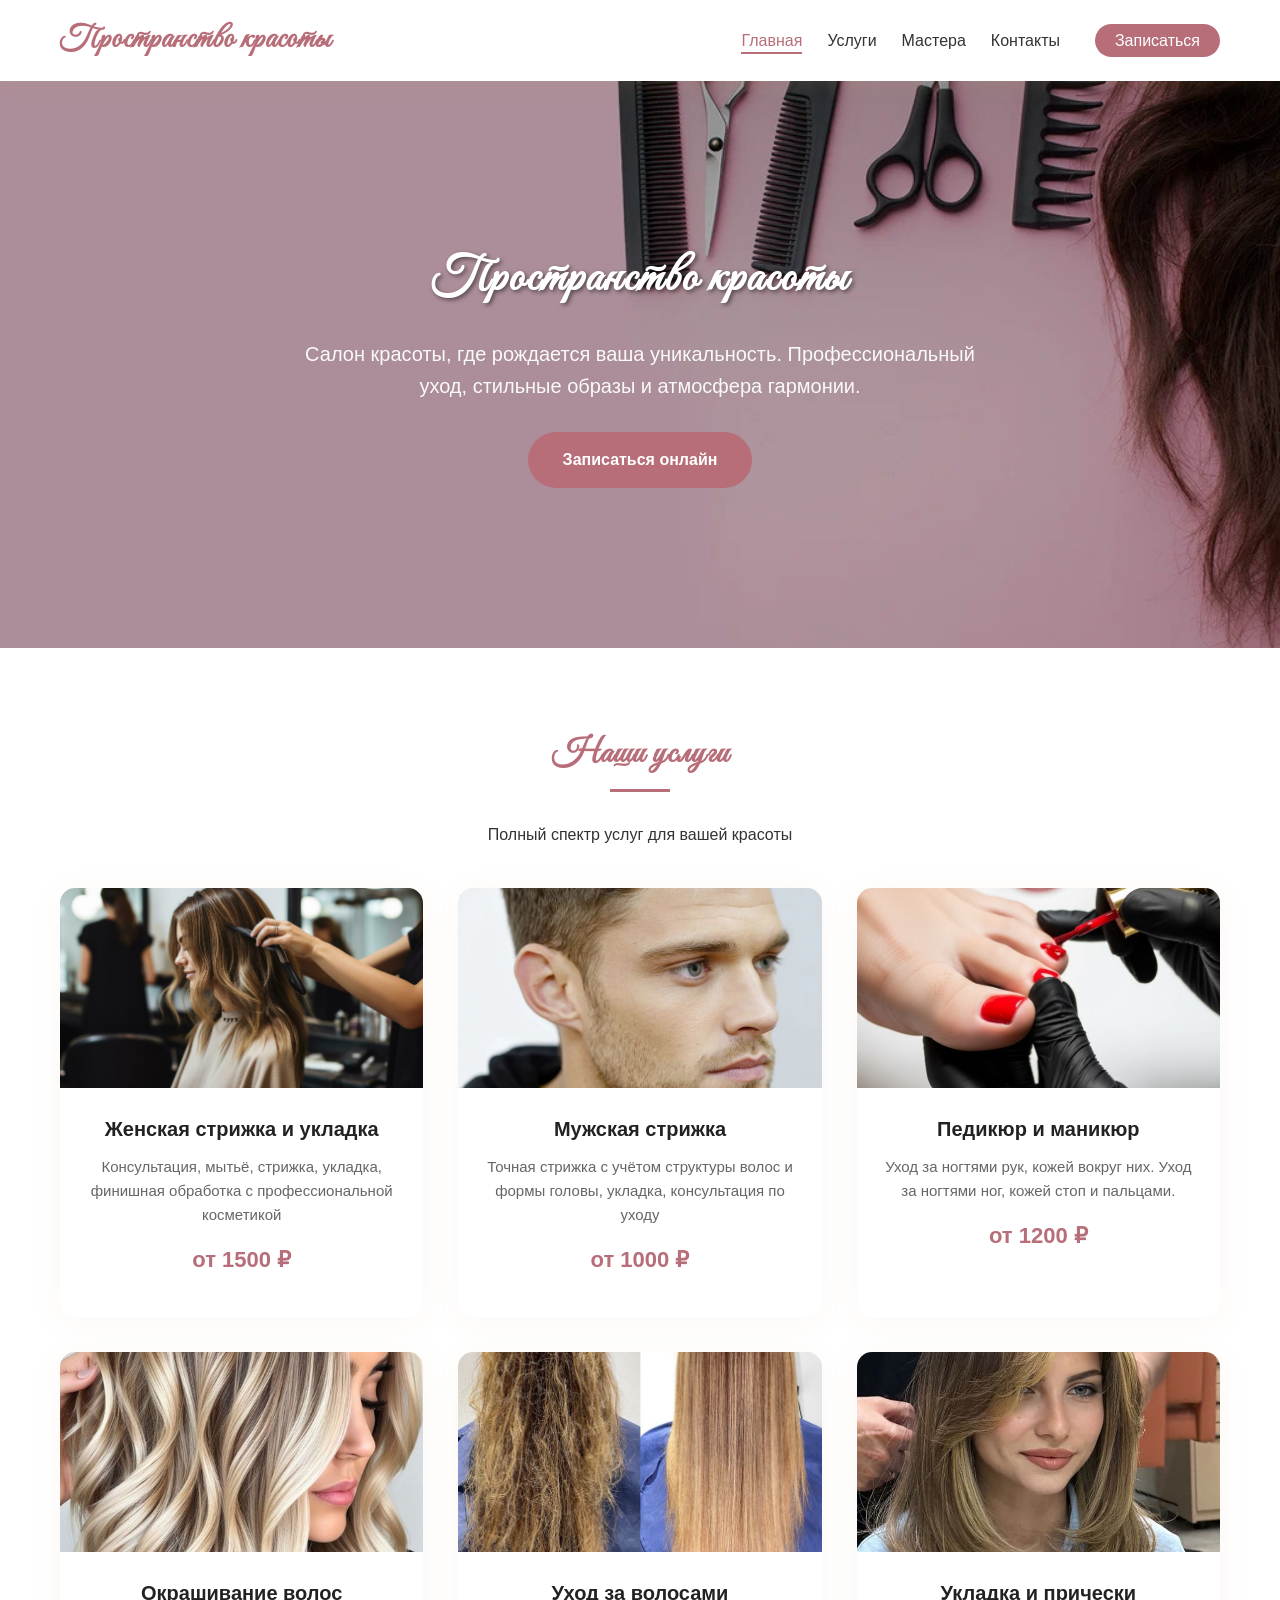
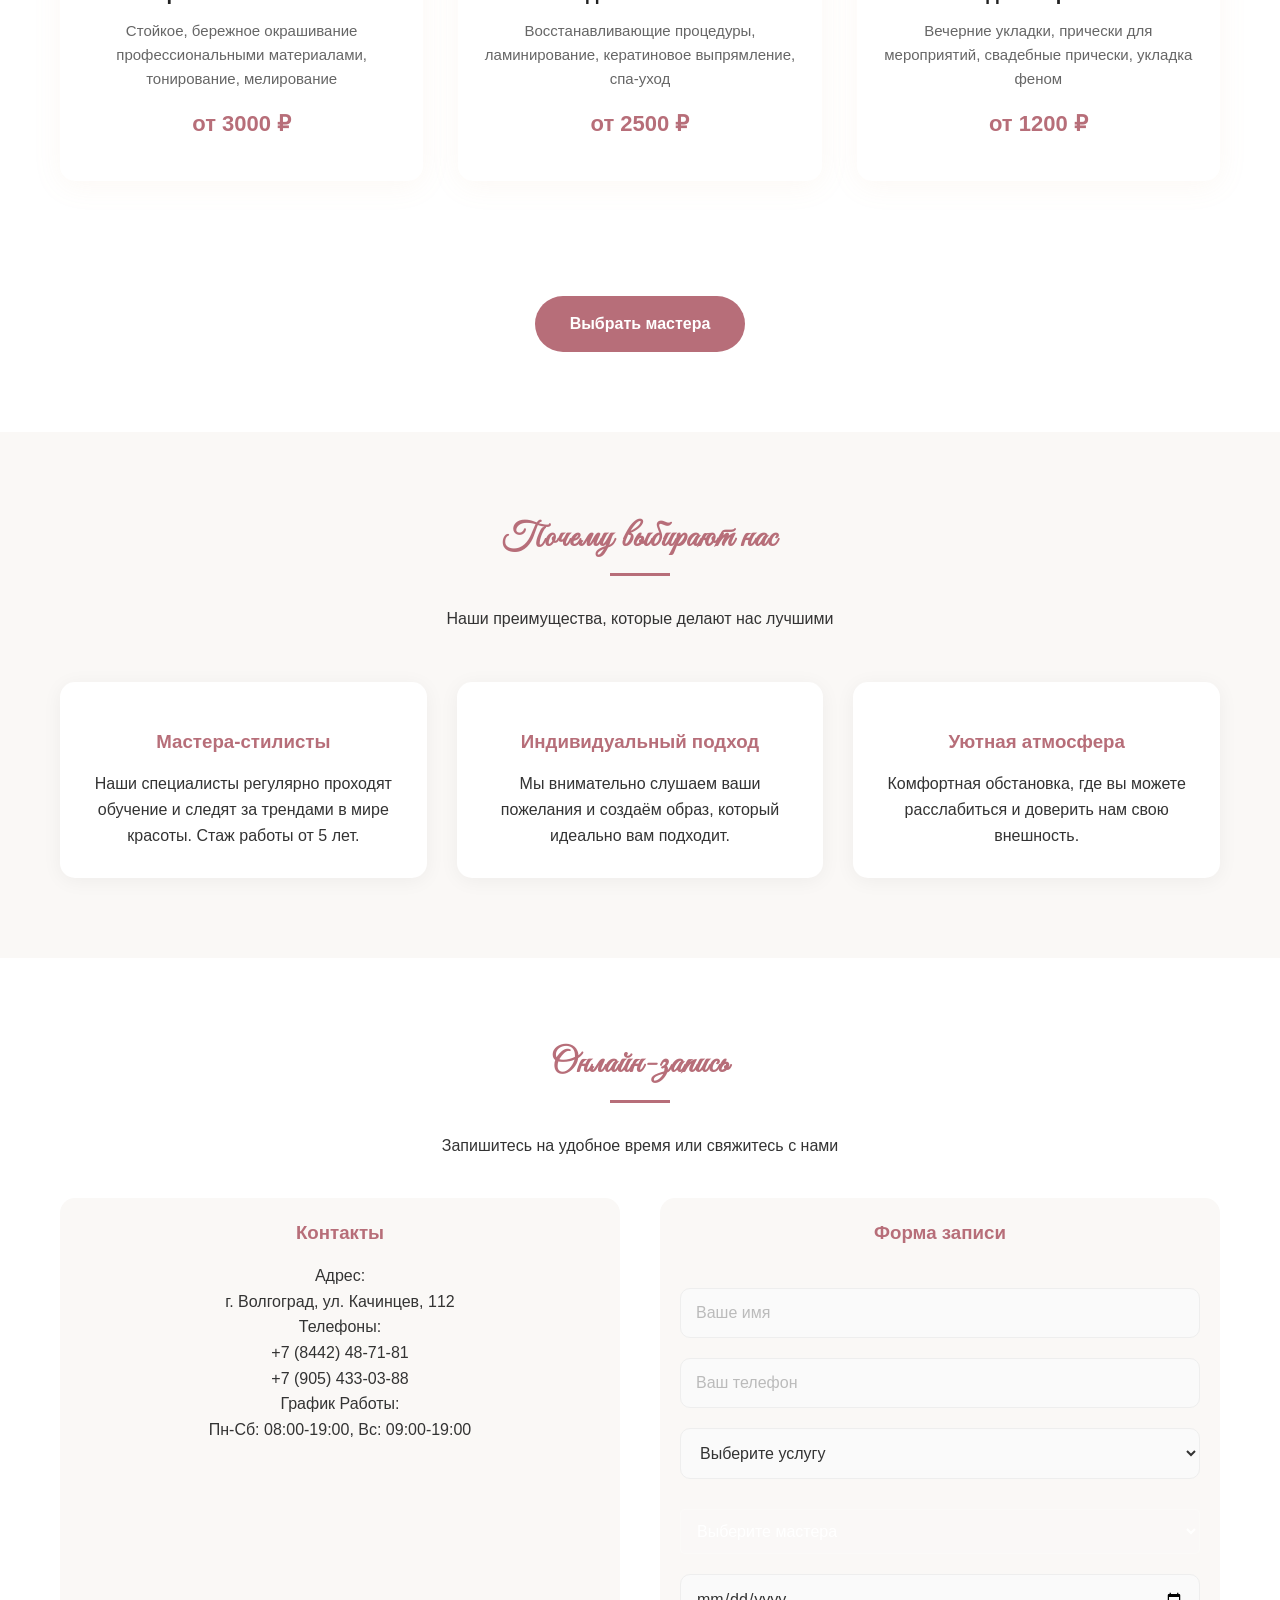
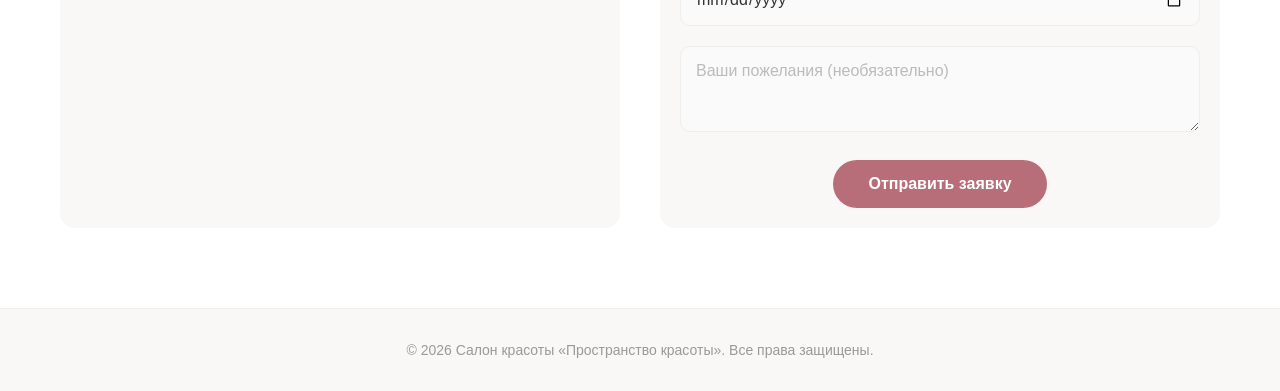
==== index.html @ 75930424 "Add files via upload" ====
<!DOCTYPE html>
<html lang="ru">
<head>
    <meta charset="UTF-8">
    <meta name="viewport" content="width=device-width, initial-scale=1.0">
    <link rel="icon" type="image/png" href="galereya/Logo/logoicon3.png">
    <link rel="stylesheet" href="style.css">
    <link rel="preconnect" href="https://fonts.googleapis.com">
    <link rel="preconnect" href="https://fonts.gstatic.com" crossorigin>
    <link href="https://fonts.googleapis.com/css2?family=Great+Vibes&display=swap" rel="stylesheet">
    <link href="https://fonts.googleapis.com/css2?family=Caveat:wght@400..700&display=swap" rel="stylesheet">
    <title>Пространство красоты | Салон красоты</title>
</head>
<body>
    <header>
        <div class="container">
            <div class="header-content">
                <div class="logo-area">
                    <div class="logo">Пространство красоты</div>
                </div>
                
                <button class="mobile-menu-btn">☰</button>
                
                <nav>
                    <ul>
                        <li><a href="#home" class="active">Главная</a></li>
                        <li><a href="#services">Услуги</a></li>
                        <li><a href="masters.html">Мастера</a></li>
                        <li><a href="contacts.html">Контакты</a></li>
                        <li><a href="#appointment" class="nav-btn">Записаться</a></li>
                    </ul>
                </nav>
            </div>
        </div>
    </header>

    <section id="home" class="hero">
        <div class="container">
            <h1>Пространство красоты</h1>
            <p>Салон красоты, где рождается ваша уникальность. Профессиональный уход, стильные образы и атмосфера гармонии.</p>
            <a href="#appointment" class="btn">Записаться онлайн</a>
        </div>
    </section>

    <section id="services" class="section services">
        <div class="container">
            <h2 class="section-title">Наши услуги</h2>
            <p>Полный спектр услуг для вашей красоты</p>
            
            <div class="service-list">
                <div class="service-item">
                    <img src="galereya/Uslugi/whair.jpg" alt="Женская стрижка" class="service-img">
                    <div class="service-content">
                        <h3>Женская стрижка и укладка</h3>
                        <p>Консультация, мытьё, стрижка, укладка, финишная обработка с профессиональной косметикой</p>
                        <div class="price">от 1500 ₽</div>
                    </div>
                </div>
                
                <div class="service-item">
                    <img src="galereya/Uslugi/mhair.jpg" alt="Мужская стрижка" class="service-img">
                    <div class="service-content">
                        <h3>Мужская стрижка</h3>
                        <p>Точная стрижка с учётом структуры волос и формы головы, укладка, консультация по уходу</p>
                        <div class="price">от 1000 ₽</div>
                    </div>
                </div>
                
                <div class="service-item">
                    <img src="galereya/Uslugi/child.jpg" alt="Детская стрижка" class="service-img">
                    <div class="service-content">
                        <h3>Педикюр и маникюр</h3>
                        <p>Уход за ногтями рук, кожей вокруг них. Уход за ногтями ног, кожей стоп и пальцами.</p>
                        <div class="price">от 1200 ₽</div>
                    </div>
                </div>
                
                <div class="service-item">
                    <img src="galereya/Uslugi/okras.jpg" alt="Окрашивание волос" class="service-img">
                    <div class="service-content">
                        <h3>Окрашивание волос</h3>
                        <p>Стойкое, бережное окрашивание профессиональными материалами, тонирование, мелирование</p>
                        <div class="price">от 3000 ₽</div>
                    </div>
                </div>
                
                <div class="service-item">
                    <img src="galereya/Uslugi/keratin.jpg" alt="Уход за волосами" class="service-img">
                    <div class="service-content">
                        <h3>Уход за волосами</h3>
                        <p>Восстанавливающие процедуры, ламинирование, кератиновое выпрямление, спа-уход</p>
                        <div class="price">от 2500 ₽</div>
                    </div>
                </div>
                
                <div class="service-item">
                    <img src="galereya/Uslugi/ukladka.jpg" alt="Укладка и прически" class="service-img">
                    <div class="service-content">
                        <h3>Укладка и прически</h3>
                        <p>Вечерние укладки, прически для мероприятий, свадебные прически, укладка феном</p>
                        <div class="price">от 1200 ₽</div>
                    </div>
                </div>
            </div>
        </div>
        <div class="bottom-appointment">
            <a href="masters.html" class="btn-zapis">Выбрать мастера</a>
        </div>
    </section>

    <section id="about" class="section about">
        <div class="container">
            <h2 class="section-title">Почему выбирают нас</h2>
            <p>Наши преимущества, которые делают нас лучшими</p>
            
            <div class="features">
                <div class="feature">
                    <h3>Мастера-стилисты</h3>
                    <p>Наши специалисты регулярно проходят обучение и следят за трендами в мире красоты. Стаж работы от 5 лет.</p>
                </div>
                <div class="feature">
                    <h3>Индивидуальный подход</h3>
                    <p>Мы внимательно слушаем ваши пожелания и создаём образ, который идеально вам подходит.</p>
                </div>
                <div class="feature">
                    <h3>Уютная атмосфера</h3>
                    <p>Комфортная обстановка, где вы можете расслабиться и доверить нам свою внешность.</p>
                </div>
            </div>
        </div>
    </section>


    <section id="appointment" class="section contact">
        <div class="container">
            <h2 class="section-title">Онлайн-запись</h2>
            <p>Запишитесь на удобное время или свяжитесь с нами</p>
            
            <div class="contact-info">
                <div class="contact-item">
                    <h3>Контакты</h3>
                    <p>Адрес:</p>
                    <p>г. Волгоград, ул. Качинцев, 112</p>
                    <p>Телефоны:</p>
                    <p>+7 (8442) 48-71-81</p>
                    <p>+7 (905) 433-03-88</p>
                    <p>График Работы:</p>
                    <p>Пн-Сб: 08:00-19:00, Вс: 09:00-19:00</p>
                </div>
                
                <div class="contact-item">
                    <h3>Форма записи</h3>
                    <form class="contact-form">
                        <div class="form-group">
                            <input type="text" placeholder="Ваше имя" required>
                        </div>
                        <div class="form-group">
                            <input type="tel" placeholder="Ваш телефон" required>
                        </div>
                        <div class="form-group">
                            <select required>
                                <option value="" disabled selected>Выберите услугу</option>
                                <option value="woman">Женская стрижка</option>
                                <option value="man">Мужская стрижка</option>
                                <option value="child">Детская стрижка</option>
                                <option value="color">Окрашивание</option>
                                <option value="care">Уход за волосами</option>
                                <option value="style">Укладка</option>
                            </select>
                        </div>
                        <div class="form-group">
                            <select id="modalMaster" required style="background: rgba(255,255,255,0.1);color:white;border: 1px solid rgba(255,255,255,0.2);padding:12px;width:100%;border-radius:5px;margin-top:10px;">
                                <option value="" disabled selected>Выберите мастера</option>
                                <option value="Екатерина Волкова">Екатерина Волкова - Стилист-колорист</option>
                                <option value="Анна Морозова">Анна Морозова - Мастер по укладкам</option>
                                <option value="Дмитрий Кузнецов">Дмитрий Кузнецов - Барбер-стилист</option>
                                <option value="Ольга Смирнова">Ольга Смирнова - Детский парикмахер</option>
                                <option value="Марина Соколова">Марина Соколова - Технолог по уходу</option>
                                <option value="Сергей Новиков">Сергей Новиков - Универсальный стилист</option>
                            </select>
                        </div>
                        <div class="form-group">
                            <input type="date" placeholder="Дата" required>
                        </div>
                        <div class="form-group">
                            <textarea rows="3" placeholder="Ваши пожелания (необязательно)"></textarea>
                        </div>
                        <button type="submit" class="btnn">Отправить заявку</button>
                    </form>
                </div>
            </div>
        </div>
    </section>

    <footer>
        <div class="container">
            <div class="footer-content">
                <div>
                    <p class="footer-text">© 2026 Салон красоты «Пространство красоты». Все права защищены.</p>
                </div>
            </div>
        </div>
    </footer>

    <script>
        document.addEventListener('DOMContentLoaded', function() {
            const modalHTML = `
            <div id="simpleAppointmentModal" style="display:none;position:fixed;top:0;left:0;width:100%;height:100%;background:rgba(0,0,0,0.5);z-index:9999;align-items:center;justify-content:center;">
                <div style="background:#fff;padding:30px;border-radius:15px;max-width:400px;width:90%;position:relative;box-shadow:0 10px 40px rgba(0,0,0,0.2);">
                    <button id="simpleModalClose" style="position:absolute;top:10px;right:15px;background:none;color:#d4a574;border:none;font-size:28px;cursor:pointer;">×</button>
                    <h3 style="color:#b76e79; text-align: center; font-size:24px; margin-bottom:20px;">Записаться</h3>
                    <form id="simpleAppointmentForm">
                        <div class="form-group">
                            <input type="text" placeholder="Ваше имя" required style="background:#fafafa;color:#333;border:1px solid #eee;padding:12px;width:100%;border-radius:8px;margin-top:5px;font-size:16px;">
                        </div>
                        <div class="form-group">
                            <input type="tel" placeholder="Ваш телефон" required style="background:#fafafa;color:#333;border:1px solid #eee;padding:12px;width:100%;border-radius:8px;margin-top:5px;font-size:16px;">
                        </div>
                        <div class="form-group">
                            <select required style="background:#fafafa;color:#333;border:1px solid #eee;padding:12px;width:100%;border-radius:8px;margin-top:5px;font-size:16px;">
                                <option value="" disabled selected>Выберите услугу</option>
                                <option value="woman">Женская стрижка</option>
                                <option value="man">Мужская стрижка</option>
                                <option value="child">Детская стрижка</option>
                                <option value="color">Окрашивание</option>
                                <option value="care">Уход за волосами</option>
                                <option value="style">Укладка</option>
                            </select>
                        </div>
                        <div class="form-group">
                            <select id="modalMaster" required style="background:#fafafa;color:#333;border:1px solid #eee;padding:12px;width:100%;border-radius:8px;margin-top:5px;font-size:16px;">
                                <option value="" disabled selected>Выберите мастера</option>
                                <option value="Екатерина Волкова">Екатерина Волкова - Стилист-колорист</option>
                                <option value="Анна Морозова">Анна Морозова - Мастер по укладкам</option>
                                <option value="Дмитрий Кузнецов">Дмитрий Кузнецов - Барбер-стилист</option>
                                <option value="Ольга Смирнова">Ольга Смирнова - Детский парикмахер</option>
                                <option value="Марина Соколова">Марина Соколова - Технолог по уходу</option>
                                <option value="Сергей Новиков">Сергей Новиков - Универсальный стилист</option>
                            </select>
                        </div>
                        <div class="form-group">
                            <input type="date" required style="background:#fafafa;color:#333;border:1px solid #eee;padding:12px;width:100%;border-radius:8px;margin-top:5px;font-size:16px;">
                        </div>
                        <div class="form-group">
                            <textarea rows="3" placeholder="Ваши пожелания (необязательно)" style="background:#fafafa;color:#333;border:1px solid #eee;padding:12px;width:100%;border-radius:8px;margin-top:5px;font-size:16px;resize:vertical;"></textarea>
                        </div>
                        <button type="submit" style="background:#b76e79;color:white;border:none;padding:14px;width:100%;border-radius:8px;margin-top:10px;cursor:pointer;font-size:18px;font-weight:bold;transition:background 0.3s;">Отправить заявку</button>
                    </form>
                </div>
            </div>
            `;
            
            document.body.insertAdjacentHTML('beforeend', modalHTML);
            
            const modal = document.getElementById('simpleAppointmentModal');
            const closeBtn = document.getElementById('simpleModalClose');
            const form = document.getElementById('simpleAppointmentForm');
            
            function openModal() {
                modal.style.display = 'flex';
                document.body.style.overflow = 'hidden';
            }
            
            function closeModal() {
                modal.style.display = 'none';
                document.body.style.overflow = '';
            }
            
            if (closeBtn) {
                closeBtn.addEventListener('click', closeModal);
            }
            
            if (modal) {
                modal.addEventListener('click', function(e) {
                    if (e.target === modal) closeModal();
                });
            }
            
            if (form) {
                form.addEventListener('submit', function(e) {
                    e.preventDefault();
                    alert('Спасибо за заявку! Мы свяжемся с вами в ближайшее время для подтверждения записи.');
                    closeModal();
                    this.reset();
                });
            }
            
            document.querySelectorAll('a[href="#appointment"], .nav-btn, .btn').forEach(btn => {
                btn.addEventListener('click', function(e) {
                    e.preventDefault();
                    openModal();
                });
            });
            
            const mobileMenuBtn = document.querySelector('.mobile-menu-btn');
            const nav = document.querySelector('nav ul');
            
            if (mobileMenuBtn && nav) {
                mobileMenuBtn.addEventListener('click', function() {
                    nav.style.display = nav.style.display === 'flex' ? 'none' : 'flex';
                });
            }
            
            document.querySelectorAll('nav a').forEach(link => {
                link.addEventListener('click', function() {
                    if (window.innerWidth <= 768 && nav) {
                        nav.style.display = 'none';
                    }
                });
            });
            
            window.addEventListener('resize', function() {
                if (nav) {
                    if (window.innerWidth > 768) {
                        nav.style.display = 'flex';
                    } else {
                        nav.style.display = 'none';
                    }
                }
            });
            
            if (nav && window.innerWidth <= 768) {
                nav.style.display = 'none';
            }
            
            document.querySelector('.contact-form')?.addEventListener('submit', function(e) {
                e.preventDefault();
                alert('Спасибо за обращение! Мы ответим вам в ближайшее время.');
                this.reset();
            });
        });
    </script>
</body>
</html>
---- style.css ----
* {
    margin: 0;
    padding: 0;
    box-sizing: border-box;
    font-family: 'Segoe UI', Tahoma, Geneva, Verdana, sans-serif;
}

body {
    background-color: #f8f5f2;
    color: #333;
    line-height: 1.6;
    scroll-behavior: smooth;
}

.container {
    max-width: 1200px;
    margin: 0 auto;
    padding: 0 20px;
}

header {
    background: #fff;
    color: #333;
    position: sticky;
    top: 0;
    z-index: 100;
    box-shadow: 0 2px 20px rgba(212, 165, 116, 0.15);
}

.header-content {
    display: flex;
    justify-content: space-between;
    align-items: center;
    padding: 15px 0;
}

.logo {
    font-family: "Great Vibes", cursive;
    font-size: 32px;
    font-weight: bold;
    letter-spacing: 1px;
    color: #b76e79;
}

.tagline {
    font-size: 14px;
    color: #999;
    margin-top: 3px;
}

nav ul {
    display: flex;
    list-style: none;
    gap: 25px;
}

nav a {
    color: #333;
    text-decoration: none;
    font-weight: 500;
    transition: color 0.3s;
    padding: 5px 0;
    position: relative;
}

nav a:hover {
    color: #b76e79;
}

nav a::after {
    content: '';
    position: absolute;
    bottom: 0;
    left: 0;
    width: 0;
    height: 2px;
    background: #b76e79;
    transition: width 0.3s;
}

nav a:hover::after {
    width: 100%;
}

nav a.active {
    color: #b76e79;
}

nav a.active::after {
    width: 100%;
}

.nav-btn {
    background: #b76e79;
    color: #fff !important;
    padding: 8px 20px !important;
    border-radius: 25px;
    margin-left: 10px;
}

.nav-btn:hover {
    background: #c4956a;
}

.mobile-menu-btn {
    display: none;
    font-size: 24px;
    background: none;
    border: none;
    color: #333;
    cursor: pointer;
}

.hero {
    background-image: url(galereya/Background/scissors-hair-trimmer-copy-space.jpg);
    background-repeat: no-repeat;
    background-size: cover;
    color: white;
    text-align: center;
    padding: 160px 20px;
    position: relative;
}

.hero::before {
    content: '';
    position: absolute;
    top: 0;
    left: 0;
    width: 100%;
    height: 100%;
    background: rgba(0,0,0,0.3);
}

.hero .container {
    position: relative;
    z-index: 1;
}

.hero h1 {
    font-size: 48px;
    margin-bottom: 20px;
    text-shadow: 2px 2px 4px rgba(0,0,0,0.5);
    font-family: "Great Vibes", cursive;
    letter-spacing: 2px;
}

.hero p {
    font-size: 20px;
    max-width: 700px;
    margin: 0 auto 30px;
    opacity: 0.95;
}

.btn {
    display: inline-block;
    background: #b76e79;
    color: white;
    padding: 15px 35px;
    text-decoration: none;
    font-weight: bold;
    border-radius: 30px;
    transition: all 0.3s;
    border: none;
    cursor: pointer;
    font-size: 16px;
}

.btn-zapis {
    display: inline-block;
    background: #b76e79;
    color: white;
    padding: 15px 35px;
    text-decoration: none;
    font-weight: bold;
    border-radius: 30px;
    transition: all 0.3s;
    border: none;
    cursor: pointer;
    font-size: 16px;
    margin-top: 75px;
}

.btn:hover, .btn-zapis:hover {
    background: #c4956a;
    transform: translateY(-2px);
    box-shadow: 0 5px 20px rgba(212, 165, 116, 0.4);
}

.btnn {
    display: inline-block;
    background: #b76e79;
    color: white;
    padding: 15px 35px;
    text-decoration: none;
    font-weight: bold;
    border-radius: 30px;
    transition: all 0.3s;
    border: none;
    cursor: pointer;
    font-size: 16px;
}

.btnn:hover {
    background: #c4956a;
    transform: translateY(-2px);
    box-shadow: 0 5px 20px rgba(212, 165, 116, 0.4);
}

.section {
    padding: 80px 20px;
    text-align: center;
}

.section-title {
    font-size: 34px;
    margin-bottom: 40px;
    color: #b76e79;
    position: relative;
    display: inline-block;
    font-family: "Great Vibes", cursive;
    letter-spacing: 1px;
}

.section-title::after {
    content: '';
    position: absolute;
    bottom: -10px;
    left: 50%;
    transform: translateX(-50%);
    width: 60px;
    height: 3px;
    background: #b76e79;
}

.services {
    background: #fff;
}

.service-list {
    display: grid;
    grid-template-columns: repeat(auto-fit, minmax(300px, 1fr));
    gap: 35px;
    margin-top: 40px;
}

.service-item {
    background: #fff;
    border-radius: 15px;
    overflow: hidden;
    box-shadow: 0 5px 30px rgba(212, 165, 116, 0.08);
    transition: transform 0.3s, box-shadow 0.3s;
}

.service-item:hover {
    transform: translateY(-10px);
    box-shadow: 0 15px 40px rgba(212, 165, 116, 0.15);
}

.service-img {
    height: 200px;
    width: 100%;
    object-fit: cover;
    display: block;
}

.service-content {
    padding: 25px;
}

.service-item h3 {
    color: #222;
    margin-bottom: 10px;
    font-size: 20px;
}

.service-item p {
    color: #666;
    margin-bottom: 15px;
    font-size: 15px;
}

.price {
    font-size: 22px;
    font-weight: bold;
    color: #b76e79;
    margin: 15px 0;
}

.about {
    background: #faf8f6;
}

.features {
    display: grid;
    grid-template-columns: repeat(auto-fit, minmax(280px, 1fr));
    gap: 30px;
    margin-top: 50px;
}

.feature {
    padding: 30px;
    background: white;
    border-radius: 15px;
    box-shadow: 0 3px 20px rgba(0,0,0,0.05);
    transition: transform 0.3s;
}

.feature:hover {
    transform: translateY(-5px);
}

.feature h3 {
    color: #b76e79;
    margin: 15px 0;
}

.reviews {
    background: #fff;
}

.review-list {
    position: relative;
    display: inline-block;
    margin-top: 40px;
}

.contact {
    background: #fff;
    color: #333;
}

.contact-info {
    display: grid;
    grid-template-columns: repeat(auto-fit, minmax(280px, 1fr));
    gap: 40px;
    margin-top: 40px;
}

.contact-item {
    padding: 20px;
    background: #faf8f6;
    border-radius: 15px;
}

.contact-item h3 {
    color: #b76e79;
    margin-bottom: 15px;
}

.contact-form {
    max-width: 600px;
    margin: 40px auto 0;
}

.form-group {
    margin-bottom: 20px;
    text-align: left;
}

.form-group input, .form-group textarea, .form-group select {
    width: 100%;
    padding: 15px;
    border: 1px solid #eee;
    border-radius: 10px;
    font-size: 16px;
    background: #fafafa;
    color: #333;
    transition: border-color 0.3s;
}

.form-group input:focus, .form-group textarea:focus, .form-group select:focus {
    border-color: #b76e79;
    outline: none;
    box-shadow: 0 0 0 3px rgba(212, 165, 116, 0.1);
}

.form-group input::placeholder, .form-group textarea::placeholder {
    color: #bbb;
}

.form-group select option {
    color: #333;
}

footer {
    background: #faf8f6;
    color: #999;
    text-align: center;
    padding: 30px 20px;
    font-size: 14px;
    border-top: 1px solid #eee;
}

.footer-content {
    justify-content: space-between;
    align-items: center;
    flex-wrap: wrap;
    gap: 20px;
}

.bottom-appointment {
    text-align: center;
    margin-top: 40px;
}

@media (max-width: 992px) {
    nav ul {
        gap: 15px;
    }
}

@media (max-width: 768px) {
    .header-content {
        flex-direction: column;
        text-align: center;
        gap: 15px;
    }
    nav ul {
        flex-wrap: wrap;
        justify-content: center;
    }
    .mobile-menu-btn {
        display: block;
    }
    .hero h1 {
        font-size: 32px;
    }
    .section-title {
        font-size: 28px;
    }
    .service-list {
        grid-template-columns: 1fr;
    }
    .footer-content {
        flex-direction: column;
    }
}

@media (max-width: 480px) {
    .hero {
        padding: 80px 20px;
    }
    .hero h1 {
        font-size: 28px;
    }
    .hero p {
        font-size: 16px;
    }
    nav ul {
        flex-direction: column;
        align-items: center;
        gap: 10px;
    }
}
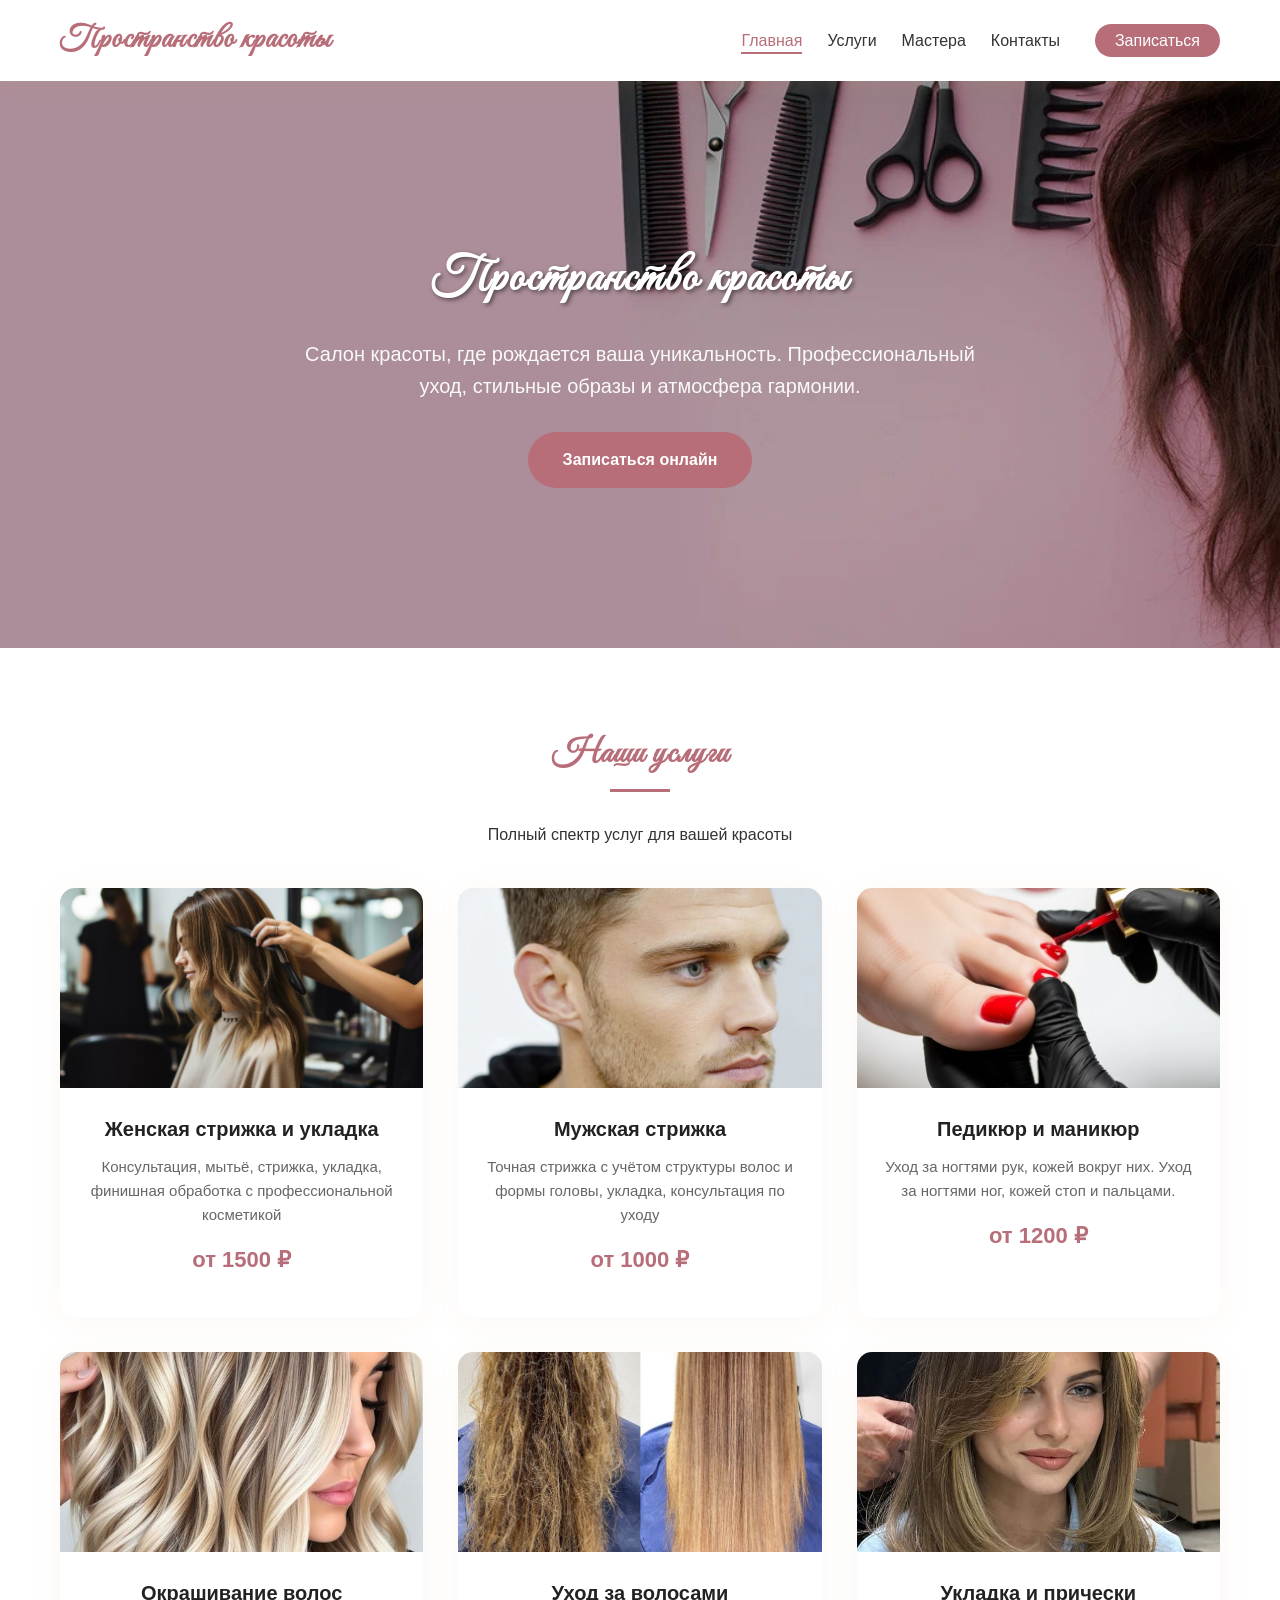
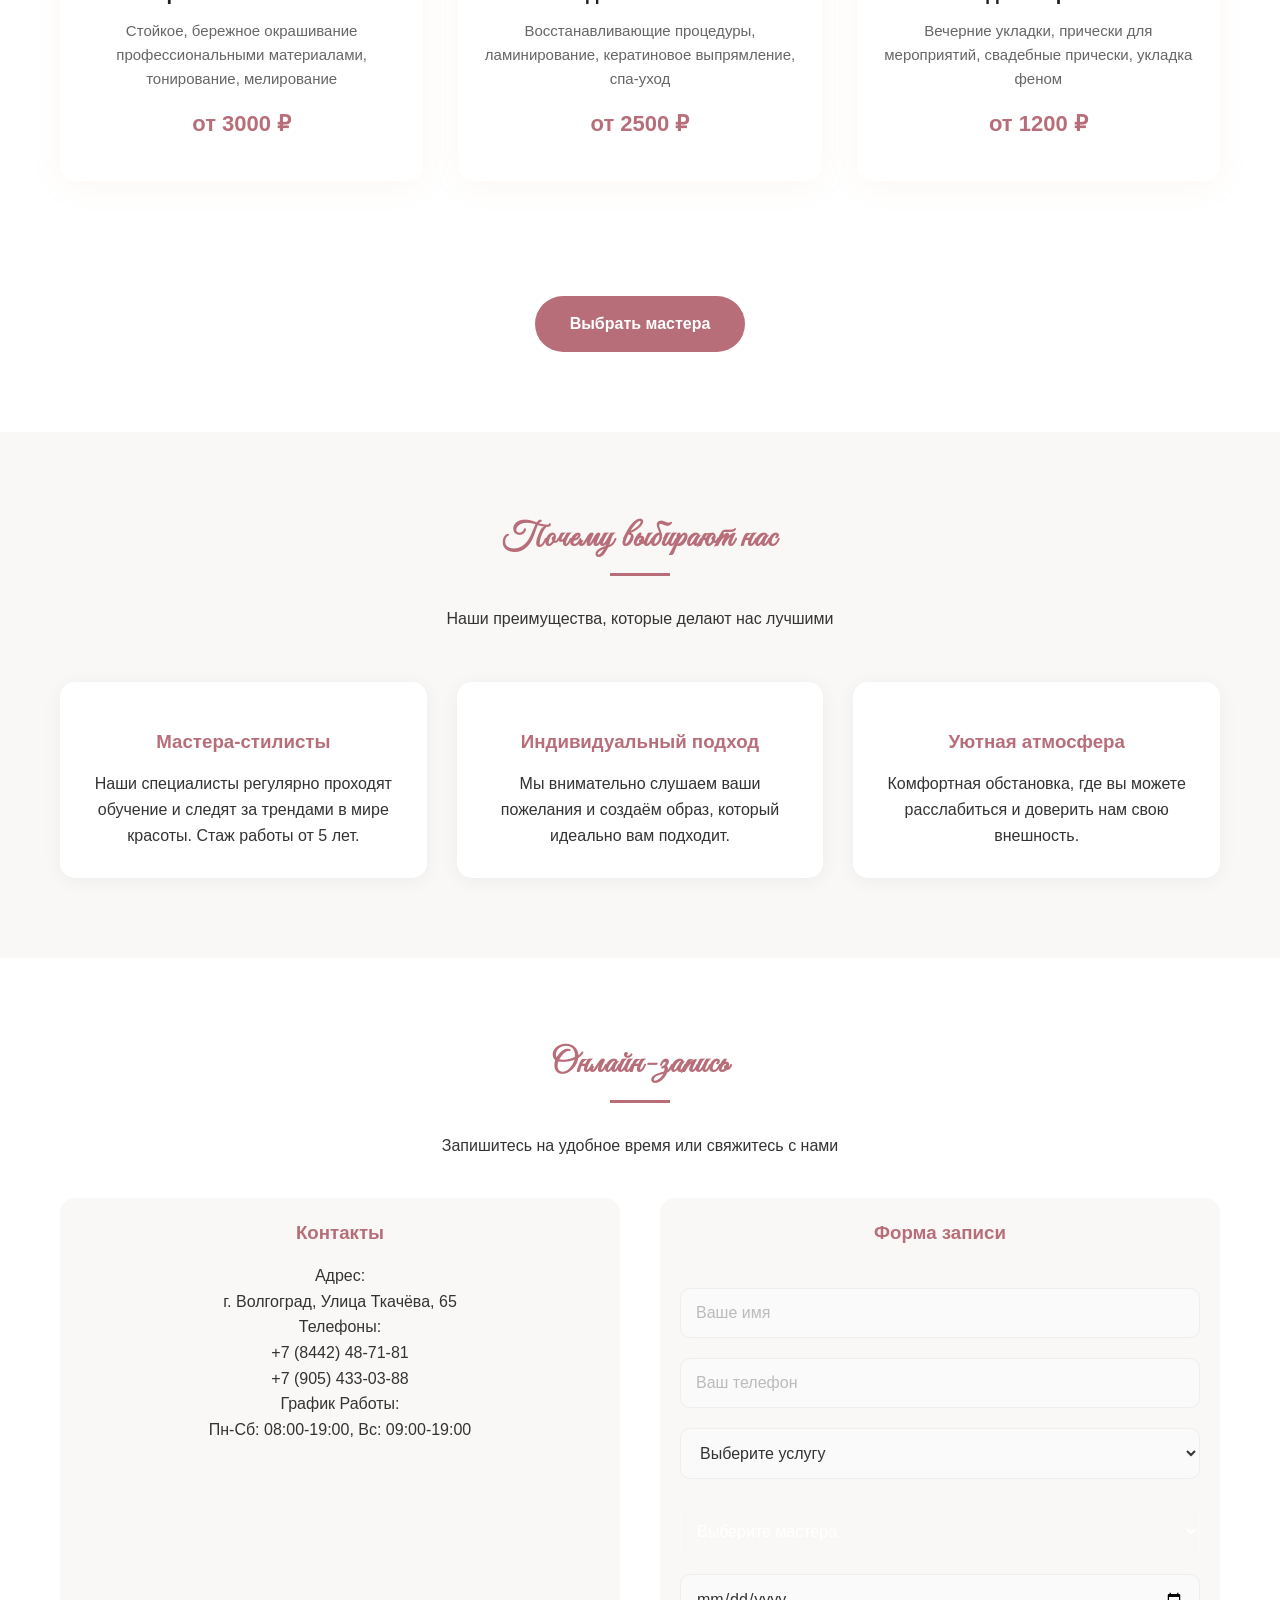
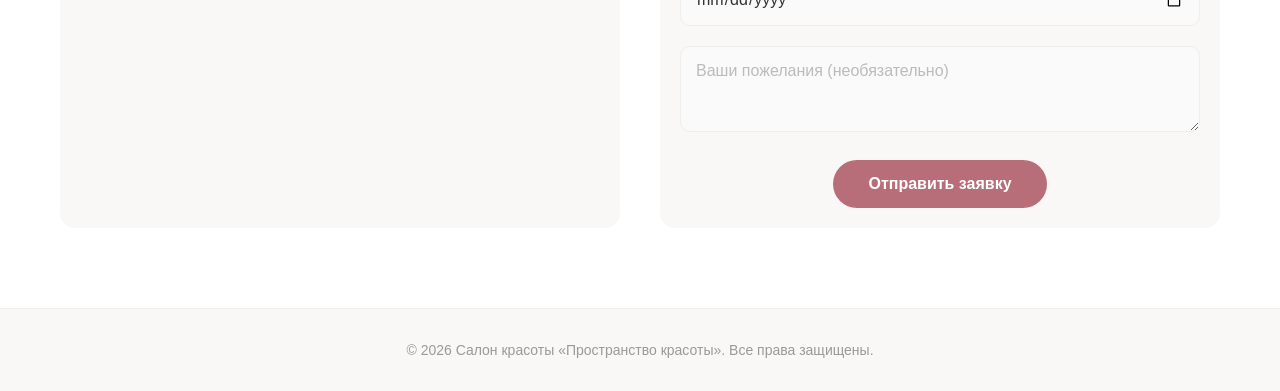
==== commit 10e7a620: "index.html" ====
--- a/index.html
+++ b/index.html
@@ -140,7 +140,7 @@
                 <div class="contact-item">
                     <h3>Контакты</h3>
                     <p>Адрес:</p>
-                    <p>г. Волгоград, ул. Качинцев, 112</p>
+                    <p>г. Волгоград, Улица Ткачёва, 65</p>
                     <p>Телефоны:</p>
                     <p>+7 (8442) 48-71-81</p>
                     <p>+7 (905) 433-03-88</p>
@@ -331,4 +331,4 @@
         });
     </script>
 </body>
-</html>+</html>
